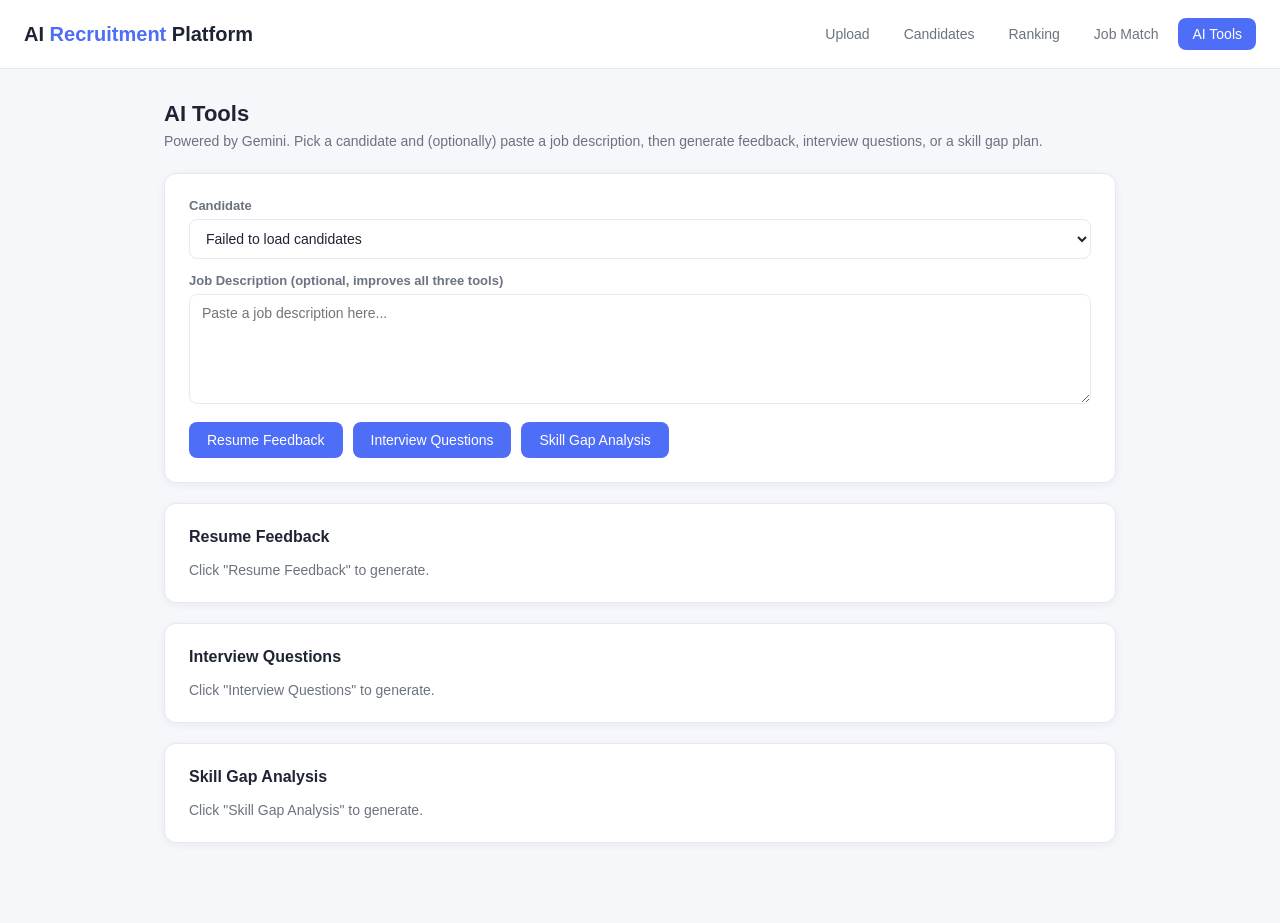
==== frontend/ai_tools.html @ 76f143c3 "Initial commit" ====
<!DOCTYPE html>
<html>
<head>
    <title>AI Tools - AI Recruitment Platform</title>
    <link rel="stylesheet" href="style.css">
</head>
<body>

    <header class="topbar">
        <h1>AI <span>Recruitment</span> Platform</h1>
        <nav class="tabs">
            <a href="index.html">Upload</a>
            <a href="candidates.html">Candidates</a>
            <a href="ranking.html">Ranking</a>
            <a href="job_match.html">Job Match</a>
            <a href="ai_tools.html" class="active">AI Tools</a>
        </nav>
    </header>

    <div class="page">
        <h2 class="section-title">AI Tools</h2>
        <p class="section-sub">Powered by Gemini. Pick a candidate and (optionally) paste a job description, then generate feedback, interview questions, or a skill gap plan.</p>

        <div class="card">
            <label for="candidateSelect">Candidate</label>
            <select id="candidateSelect">
                <option value="">Loading candidates...</option>
            </select>

            <label for="jobDescription">Job Description (optional, improves all three tools)</label>
            <textarea id="jobDescription" placeholder="Paste a job description here..."></textarea>

            <div style="display:flex; gap:10px; flex-wrap:wrap;">
                <button type="button" onclick="runResumeFeedback()">Resume Feedback</button>
                <button type="button" onclick="runInterviewQuestions()">Interview Questions</button>
                <button type="button" onclick="runSkillGap()">Skill Gap Analysis</button>
            </div>
        </div>

        <div class="card">
            <h3>Resume Feedback</h3>
            <div id="feedbackResult" class="placeholder">Click "Resume Feedback" to generate.</div>
        </div>

        <div class="card">
            <h3>Interview Questions</h3>
            <div id="questionsResult" class="placeholder">Click "Interview Questions" to generate.</div>
        </div>

        <div class="card">
            <h3>Skill Gap Analysis</h3>
            <div id="skillGapResult" class="placeholder">Click "Skill Gap Analysis" to generate.</div>
        </div>
    </div>

    <script src="ai_tools.js"></script>
    <script>loadCandidateOptions();</script>

</body>
</html>
---- frontend/style.css ----
:root {
    --bg: #f5f7fb;
    --card-bg: #ffffff;
    --text: #1e2433;
    --text-muted: #6b7280;
    --primary: #4f6ef7;
    --primary-dark: #3a54d6;
    --border: #e5e9f2;
    --success: #16a34a;
    --danger: #dc2626;
    --radius: 12px;
    --shadow: 0 2px 8px rgba(20, 30, 60, 0.06);
}

* {
    box-sizing: border-box;
}

body {
    font-family: 'Segoe UI', Inter, Arial, sans-serif;
    margin: 0;
    padding: 0;
    background: var(--bg);
    color: var(--text);
}

.page {
    max-width: 1000px;
    margin: 0 auto;
    padding: 32px 24px 60px;
}

header.topbar {
    background: var(--card-bg);
    border-bottom: 1px solid var(--border);
    padding: 18px 24px;
    display: flex;
    align-items: center;
    justify-content: space-between;
}

header.topbar h1 {
    font-size: 20px;
    margin: 0;
    color: var(--text);
}

header.topbar h1 span {
    color: var(--primary);
}

nav.tabs {
    display: flex;
    gap: 6px;
}

nav.tabs a {
    text-decoration: none;
    color: var(--text-muted);
    font-weight: 500;
    font-size: 14px;
    padding: 8px 14px;
    border-radius: 8px;
    transition: background 0.15s, color 0.15s;
}

nav.tabs a:hover {
    background: var(--bg);
    color: var(--text);
}

nav.tabs a.active {
    background: var(--primary);
    color: white;
}

h2.section-title {
    font-size: 22px;
    margin: 0 0 6px;
}

p.section-sub {
    color: var(--text-muted);
    margin: 0 0 24px;
    font-size: 14px;
}

.card {
    background: var(--card-bg);
    border: 1px solid var(--border);
    border-radius: var(--radius);
    box-shadow: var(--shadow);
    padding: 24px;
    margin-bottom: 20px;
}

.card h3 {
    margin-top: 0;
    font-size: 16px;
}

button {
    background: var(--primary);
    color: white;
    border: none;
    padding: 10px 18px;
    border-radius: 8px;
    cursor: pointer;
    font-size: 14px;
    font-weight: 500;
    transition: background 0.15s;
}

button:hover {
    background: var(--primary-dark);
}

button.secondary {
    background: var(--bg);
    color: var(--text);
    border: 1px solid var(--border);
}

button.secondary:hover {
    background: #ecefF7;
}

input[type="file"], input[type="text"], textarea, select {
    width: 100%;
    padding: 10px 12px;
    border: 1px solid var(--border);
    border-radius: 8px;
    font-size: 14px;
    font-family: inherit;
    margin-bottom: 14px;
    background: #fff;
    color: var(--text);
}

textarea {
    resize: vertical;
    min-height: 110px;
}

label {
    display: block;
    font-size: 13px;
    font-weight: 600;
    margin-bottom: 6px;
    color: var(--text-muted);
}

table {
    border-collapse: collapse;
    width: 100%;
    margin-top: 6px;
}

th, td {
    border-bottom: 1px solid var(--border);
    padding: 10px 12px;
    text-align: left;
    font-size: 14px;
}

th {
    background: var(--bg);
    color: var(--text-muted);
    font-weight: 600;
    font-size: 12px;
    text-transform: uppercase;
    letter-spacing: 0.03em;
}

tr:hover td {
    background: #fafbff;
}

.badge {
    display: inline-block;
    padding: 3px 10px;
    border-radius: 999px;
    font-size: 12px;
    font-weight: 600;
}

.badge.high { background: #dcfce7; color: var(--success); }
.badge.mid  { background: #fef9c3; color: #92740b; }
.badge.low  { background: #fee2e2; color: var(--danger); }

.result-box {
    background: var(--bg);
    border: 1px solid var(--border);
    border-radius: 8px;
    padding: 16px;
    font-size: 14px;
    line-height: 1.6;
    white-space: pre-wrap;
    color: var(--text);
}

.placeholder {
    color: var(--text-muted);
    font-size: 14px;
}

.spinner-text {
    color: var(--primary);
    font-size: 14px;
}

.grid-2 {
    display: grid;
    grid-template-columns: 1fr 1fr;
    gap: 20px;
}

@media (max-width: 700px) {
    .grid-2 { grid-template-columns: 1fr; }
    header.topbar { flex-direction: column; align-items: flex-start; gap: 12px; }
}
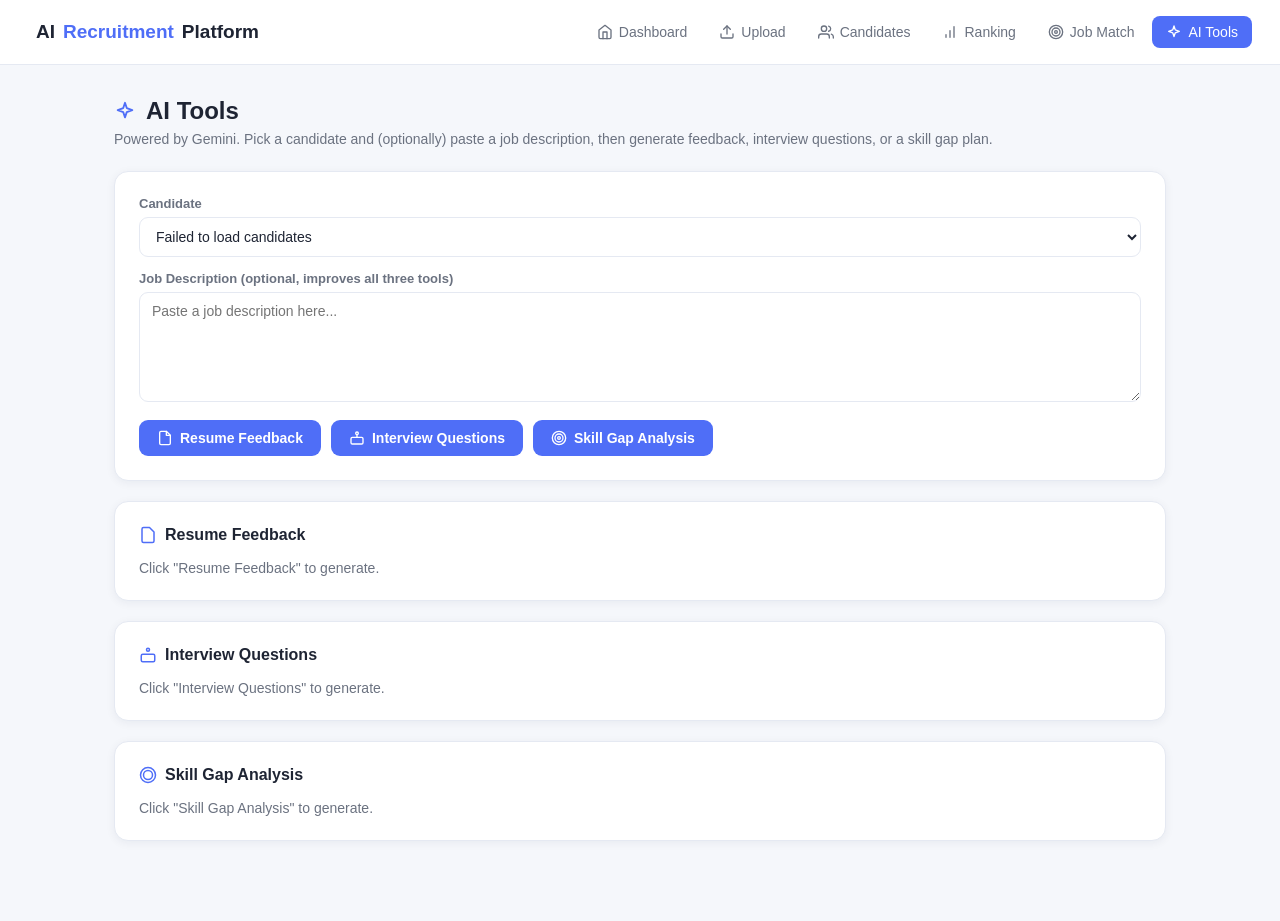
==== commit 700eef3d: "Major UI redesign: landing page, dashboard with stats, icons" ====
--- a/frontend/ai_tools.html
+++ b/frontend/ai_tools.html
@@ -6,19 +6,13 @@
 </head>
 <body>
 
-    <header class="topbar">
-        <h1>AI <span>Recruitment</span> Platform</h1>
-        <nav class="tabs">
-            <a href="index.html">Upload</a>
-            <a href="candidates.html">Candidates</a>
-            <a href="ranking.html">Ranking</a>
-            <a href="job_match.html">Job Match</a>
-            <a href="ai_tools.html" class="active">AI Tools</a>
-        </nav>
-    </header>
+    <header class="topbar" id="siteHeader"></header>
 
     <div class="page">
-        <h2 class="section-title">AI Tools</h2>
+        <h2 class="section-title">
+            <svg viewBox="0 0 24 24" fill="none" stroke="currentColor" stroke-width="2" stroke-linecap="round" stroke-linejoin="round"><path d="M12 3l1.9 5.8L20 11l-6.1 2.2L12 19l-1.9-5.8L4 11l6.1-2.2L12 3z"/></svg>
+            AI Tools
+        </h2>
         <p class="section-sub">Powered by Gemini. Pick a candidate and (optionally) paste a job description, then generate feedback, interview questions, or a skill gap plan.</p>
 
         <div class="card">
@@ -31,28 +25,39 @@
             <textarea id="jobDescription" placeholder="Paste a job description here..."></textarea>
 
             <div style="display:flex; gap:10px; flex-wrap:wrap;">
-                <button type="button" onclick="runResumeFeedback()">Resume Feedback</button>
-                <button type="button" onclick="runInterviewQuestions()">Interview Questions</button>
-                <button type="button" onclick="runSkillGap()">Skill Gap Analysis</button>
+                <button type="button" onclick="runResumeFeedback()">
+                    <svg viewBox="0 0 24 24" fill="none" stroke="currentColor" stroke-width="2" stroke-linecap="round" stroke-linejoin="round"><path d="M14 2H6a2 2 0 0 0-2 2v16a2 2 0 0 0 2 2h12a2 2 0 0 0 2-2V8z"/><polyline points="14 2 14 8 20 8"/></svg>
+                    Resume Feedback
+                </button>
+                <button type="button" onclick="runInterviewQuestions()">
+                    <svg viewBox="0 0 24 24" fill="none" stroke="currentColor" stroke-width="2" stroke-linecap="round" stroke-linejoin="round"><rect x="3" y="11" width="18" height="10" rx="2"/><circle cx="12" cy="5" r="2"/><path d="M12 7v4"/></svg>
+                    Interview Questions
+                </button>
+                <button type="button" onclick="runSkillGap()">
+                    <svg viewBox="0 0 24 24" fill="none" stroke="currentColor" stroke-width="2" stroke-linecap="round" stroke-linejoin="round"><circle cx="12" cy="12" r="10"/><circle cx="12" cy="12" r="6"/><circle cx="12" cy="12" r="2"/></svg>
+                    Skill Gap Analysis
+                </button>
             </div>
         </div>
 
         <div class="card">
-            <h3>Resume Feedback</h3>
+            <h3><svg viewBox="0 0 24 24" fill="none" stroke="currentColor" stroke-width="2" stroke-linecap="round" stroke-linejoin="round"><path d="M14 2H6a2 2 0 0 0-2 2v16a2 2 0 0 0 2 2h12a2 2 0 0 0 2-2V8z"/></svg>Resume Feedback</h3>
             <div id="feedbackResult" class="placeholder">Click "Resume Feedback" to generate.</div>
         </div>
 
         <div class="card">
-            <h3>Interview Questions</h3>
+            <h3><svg viewBox="0 0 24 24" fill="none" stroke="currentColor" stroke-width="2" stroke-linecap="round" stroke-linejoin="round"><rect x="3" y="11" width="18" height="10" rx="2"/><circle cx="12" cy="5" r="2"/></svg>Interview Questions</h3>
             <div id="questionsResult" class="placeholder">Click "Interview Questions" to generate.</div>
         </div>
 
         <div class="card">
-            <h3>Skill Gap Analysis</h3>
+            <h3><svg viewBox="0 0 24 24" fill="none" stroke="currentColor" stroke-width="2" stroke-linecap="round" stroke-linejoin="round"><circle cx="12" cy="12" r="10"/><circle cx="12" cy="12" r="6"/></svg>Skill Gap Analysis</h3>
             <div id="skillGapResult" class="placeholder">Click "Skill Gap Analysis" to generate.</div>
         </div>
     </div>
 
+    <script src="icons.js"></script>
+    <script>injectHeader("ai_tools.html");</script>
     <script src="ai_tools.js"></script>
     <script>loadCandidateOptions();</script>
 
--- a/frontend/style.css
+++ b/frontend/style.css
@@ -5,16 +5,16 @@
     --text-muted: #6b7280;
     --primary: #4f6ef7;
     --primary-dark: #3a54d6;
+    --primary-light: #eef1ff;
     --border: #e5e9f2;
     --success: #16a34a;
     --danger: #dc2626;
-    --radius: 12px;
-    --shadow: 0 2px 8px rgba(20, 30, 60, 0.06);
-}
-
-* {
-    box-sizing: border-box;
-}
+    --radius: 14px;
+    --shadow: 0 2px 10px rgba(20, 30, 60, 0.06);
+    --shadow-lg: 0 10px 30px rgba(20, 30, 60, 0.10);
+}
+
+* { box-sizing: border-box; }
 
 body {
     font-family: 'Segoe UI', Inter, Arial, sans-serif;
@@ -25,33 +25,53 @@
 }
 
 .page {
-    max-width: 1000px;
+    max-width: 1100px;
     margin: 0 auto;
     padding: 32px 24px 60px;
-}
-
+    animation: fadeIn 0.4s ease;
+}
+
+@keyframes fadeIn {
+    from { opacity: 0; transform: translateY(8px); }
+    to { opacity: 1; transform: translateY(0); }
+}
+
+/* ===== Top bar / nav ===== */
 header.topbar {
     background: var(--card-bg);
     border-bottom: 1px solid var(--border);
-    padding: 18px 24px;
+    padding: 16px 28px;
     display: flex;
     align-items: center;
     justify-content: space-between;
+    position: sticky;
+    top: 0;
+    z-index: 50;
 }
 
 header.topbar h1 {
-    font-size: 20px;
+    font-size: 19px;
     margin: 0;
     color: var(--text);
-}
-
-header.topbar h1 span {
-    color: var(--primary);
-}
+    display: flex;
+    align-items: center;
+    gap: 8px;
+}
+
+header.topbar h1 a {
+    text-decoration: none;
+    color: inherit;
+    display: flex;
+    align-items: center;
+    gap: 8px;
+}
+
+header.topbar h1 span { color: var(--primary); }
 
 nav.tabs {
     display: flex;
-    gap: 6px;
+    gap: 4px;
+    flex-wrap: wrap;
 }
 
 nav.tabs a {
@@ -61,12 +81,17 @@
     font-size: 14px;
     padding: 8px 14px;
     border-radius: 8px;
-    transition: background 0.15s, color 0.15s;
-}
+    transition: background 0.15s, color 0.15s, transform 0.1s;
+    display: flex;
+    align-items: center;
+    gap: 6px;
+}
+
+nav.tabs a svg { width: 16px; height: 16px; flex-shrink: 0; }
 
 nav.tabs a:hover {
-    background: var(--bg);
-    color: var(--text);
+    background: var(--primary-light);
+    color: var(--primary-dark);
 }
 
 nav.tabs a.active {
@@ -74,10 +99,132 @@
     color: white;
 }
 
+/* ===== Hero / landing page ===== */
+.hero {
+    max-width: 1100px;
+    margin: 0 auto;
+    padding: 70px 24px 50px;
+    text-align: center;
+}
+
+.hero-badge {
+    display: inline-flex;
+    align-items: center;
+    gap: 6px;
+    background: var(--primary-light);
+    color: var(--primary-dark);
+    font-size: 13px;
+    font-weight: 600;
+    padding: 6px 14px;
+    border-radius: 999px;
+    margin-bottom: 20px;
+}
+
+.hero h1 {
+    font-size: 44px;
+    line-height: 1.15;
+    margin: 0 0 18px;
+    letter-spacing: -0.02em;
+}
+
+.hero h1 span { color: var(--primary); }
+
+.hero p.lead {
+    font-size: 17px;
+    color: var(--text-muted);
+    max-width: 620px;
+    margin: 0 auto 32px;
+    line-height: 1.6;
+}
+
+.hero-actions {
+    display: flex;
+    gap: 14px;
+    justify-content: center;
+    flex-wrap: wrap;
+    margin-bottom: 60px;
+}
+
+.hero-actions a.btn-primary,
+.hero-actions a.btn-secondary {
+    text-decoration: none;
+    display: inline-flex;
+    align-items: center;
+    gap: 8px;
+    padding: 13px 24px;
+    border-radius: 10px;
+    font-weight: 600;
+    font-size: 15px;
+    transition: transform 0.15s, box-shadow 0.15s;
+}
+
+a.btn-primary {
+    background: var(--primary);
+    color: white;
+    box-shadow: 0 4px 14px rgba(79, 110, 247, 0.35);
+}
+a.btn-primary:hover { transform: translateY(-2px); box-shadow: 0 8px 20px rgba(79, 110, 247, 0.4); }
+
+a.btn-secondary {
+    background: white;
+    color: var(--text);
+    border: 1px solid var(--border);
+}
+a.btn-secondary:hover { transform: translateY(-2px); box-shadow: var(--shadow); }
+
+.feature-grid {
+    display: grid;
+    grid-template-columns: repeat(3, 1fr);
+    gap: 20px;
+    margin-top: 10px;
+    text-align: left;
+}
+
+.feature-card {
+    background: var(--card-bg);
+    border: 1px solid var(--border);
+    border-radius: var(--radius);
+    padding: 22px;
+    transition: transform 0.15s, box-shadow 0.15s;
+}
+
+.feature-card:hover {
+    transform: translateY(-3px);
+    box-shadow: var(--shadow-lg);
+}
+
+.feature-icon {
+    width: 38px;
+    height: 38px;
+    border-radius: 10px;
+    background: var(--primary-light);
+    display: flex;
+    align-items: center;
+    justify-content: center;
+    margin-bottom: 14px;
+    color: var(--primary);
+}
+.feature-icon svg { width: 20px; height: 20px; }
+
+.feature-card h3 { font-size: 16px; margin: 0 0 6px; }
+.feature-card p { font-size: 13.5px; color: var(--text-muted); margin: 0; line-height: 1.5; }
+
+footer.site-footer {
+    text-align: center;
+    padding: 30px;
+    color: var(--text-muted);
+    font-size: 13px;
+}
+
+/* ===== Section headers ===== */
 h2.section-title {
-    font-size: 22px;
+    font-size: 24px;
     margin: 0 0 6px;
-}
+    display: flex;
+    align-items: center;
+    gap: 10px;
+}
+h2.section-title svg { width: 22px; height: 22px; color: var(--primary); }
 
 p.section-sub {
     color: var(--text-muted);
@@ -85,6 +232,82 @@
     font-size: 14px;
 }
 
+/* ===== Stat cards (dashboard) ===== */
+.stats-grid {
+    display: grid;
+    grid-template-columns: repeat(3, 1fr);
+    gap: 18px;
+    margin-bottom: 26px;
+}
+
+.stat-card {
+    background: var(--card-bg);
+    border: 1px solid var(--border);
+    border-radius: var(--radius);
+    padding: 20px 22px;
+    box-shadow: var(--shadow);
+    transition: transform 0.15s, box-shadow 0.15s;
+}
+.stat-card:hover { transform: translateY(-2px); box-shadow: var(--shadow-lg); }
+
+.stat-card .stat-label {
+    font-size: 12.5px;
+    color: var(--text-muted);
+    text-transform: uppercase;
+    letter-spacing: 0.04em;
+    font-weight: 600;
+    display: flex;
+    align-items: center;
+    gap: 6px;
+    margin-bottom: 10px;
+}
+.stat-card .stat-label svg { width: 15px; height: 15px; color: var(--primary); }
+
+.stat-card .stat-value {
+    font-size: 30px;
+    font-weight: 700;
+    color: var(--text);
+}
+
+.quick-links {
+    display: grid;
+    grid-template-columns: repeat(5, 1fr);
+    gap: 14px;
+    margin-bottom: 26px;
+}
+
+.quick-link-card {
+    background: var(--card-bg);
+    border: 1px solid var(--border);
+    border-radius: var(--radius);
+    padding: 18px 14px;
+    text-align: center;
+    text-decoration: none;
+    color: var(--text);
+    transition: transform 0.15s, box-shadow 0.15s, border-color 0.15s;
+}
+.quick-link-card:hover {
+    transform: translateY(-3px);
+    box-shadow: var(--shadow-lg);
+    border-color: var(--primary);
+}
+.quick-link-card .ql-icon {
+    width: 36px;
+    height: 36px;
+    border-radius: 10px;
+    background: var(--primary-light);
+    color: var(--primary);
+    display: flex;
+    align-items: center;
+    justify-content: center;
+    margin: 0 auto 10px;
+}
+.quick-link-card .ql-icon svg { width: 18px; height: 18px; }
+.quick-link-card span { font-size: 13px; font-weight: 600; }
+
+.skill-tag-row { display: flex; flex-wrap: wrap; gap: 8px; }
+
+/* ===== Cards (generic) ===== */
 .card {
     background: var(--card-bg);
     border: 1px solid var(--border);
@@ -93,54 +316,60 @@
     padding: 24px;
     margin-bottom: 20px;
 }
-
 .card h3 {
     margin-top: 0;
     font-size: 16px;
-}
-
+    display: flex;
+    align-items: center;
+    gap: 8px;
+}
+.card h3 svg { width: 18px; height: 18px; color: var(--primary); }
+
+/* ===== Buttons ===== */
 button {
     background: var(--primary);
     color: white;
     border: none;
     padding: 10px 18px;
-    border-radius: 8px;
+    border-radius: 9px;
     cursor: pointer;
     font-size: 14px;
-    font-weight: 500;
-    transition: background 0.15s;
-}
-
-button:hover {
-    background: var(--primary-dark);
-}
+    font-weight: 600;
+    transition: background 0.15s, transform 0.1s;
+    display: inline-flex;
+    align-items: center;
+    gap: 7px;
+}
+button svg { width: 16px; height: 16px; }
+button:hover { background: var(--primary-dark); transform: translateY(-1px); }
+button:active { transform: translateY(0); }
 
 button.secondary {
     background: var(--bg);
     color: var(--text);
     border: 1px solid var(--border);
 }
-
-button.secondary:hover {
-    background: #ecefF7;
-}
-
+button.secondary:hover { background: #ecefF7; }
+
+/* ===== Inputs ===== */
 input[type="file"], input[type="text"], textarea, select {
     width: 100%;
     padding: 10px 12px;
     border: 1px solid var(--border);
-    border-radius: 8px;
+    border-radius: 9px;
     font-size: 14px;
     font-family: inherit;
     margin-bottom: 14px;
     background: #fff;
     color: var(--text);
-}
-
-textarea {
-    resize: vertical;
-    min-height: 110px;
-}
+    transition: border-color 0.15s, box-shadow 0.15s;
+}
+input:focus, textarea:focus, select:focus {
+    outline: none;
+    border-color: var(--primary);
+    box-shadow: 0 0 0 3px var(--primary-light);
+}
+textarea { resize: vertical; min-height: 110px; }
 
 label {
     display: block;
@@ -150,19 +379,9 @@
     color: var(--text-muted);
 }
 
-table {
-    border-collapse: collapse;
-    width: 100%;
-    margin-top: 6px;
-}
-
-th, td {
-    border-bottom: 1px solid var(--border);
-    padding: 10px 12px;
-    text-align: left;
-    font-size: 14px;
-}
-
+/* ===== Tables ===== */
+table { border-collapse: collapse; width: 100%; margin-top: 6px; }
+th, td { border-bottom: 1px solid var(--border); padding: 10px 12px; text-align: left; font-size: 14px; }
 th {
     background: var(--bg);
     color: var(--text-muted);
@@ -171,10 +390,8 @@
     text-transform: uppercase;
     letter-spacing: 0.03em;
 }
-
-tr:hover td {
-    background: #fafbff;
-}
+tr { transition: background 0.1s; }
+tr:hover td { background: #fafbff; }
 
 .badge {
     display: inline-block;
@@ -183,7 +400,6 @@
     font-size: 12px;
     font-weight: 600;
 }
-
 .badge.high { background: #dcfce7; color: var(--success); }
 .badge.mid  { background: #fef9c3; color: #92740b; }
 .badge.low  { background: #fee2e2; color: var(--danger); }
@@ -197,25 +413,39 @@
     line-height: 1.6;
     white-space: pre-wrap;
     color: var(--text);
-}
-
-.placeholder {
-    color: var(--text-muted);
-    font-size: 14px;
-}
+    animation: fadeIn 0.3s ease;
+}
+
+.placeholder { color: var(--text-muted); font-size: 14px; }
 
 .spinner-text {
     color: var(--primary);
     font-size: 14px;
-}
-
-.grid-2 {
-    display: grid;
-    grid-template-columns: 1fr 1fr;
-    gap: 20px;
+    display: flex;
+    align-items: center;
+    gap: 8px;
+}
+.spinner-text::before {
+    content: "";
+    width: 14px;
+    height: 14px;
+    border: 2px solid var(--primary-light);
+    border-top-color: var(--primary);
+    border-radius: 50%;
+    animation: spin 0.7s linear infinite;
+}
+@keyframes spin { to { transform: rotate(360deg); } }
+
+.grid-2 { display: grid; grid-template-columns: 1fr 1fr; gap: 20px; }
+
+@media (max-width: 900px) {
+    .feature-grid { grid-template-columns: 1fr; }
+    .stats-grid { grid-template-columns: 1fr; }
+    .quick-links { grid-template-columns: repeat(2, 1fr); }
 }
 
 @media (max-width: 700px) {
     .grid-2 { grid-template-columns: 1fr; }
     header.topbar { flex-direction: column; align-items: flex-start; gap: 12px; }
-}
+    .hero h1 { font-size: 32px; }
+}
